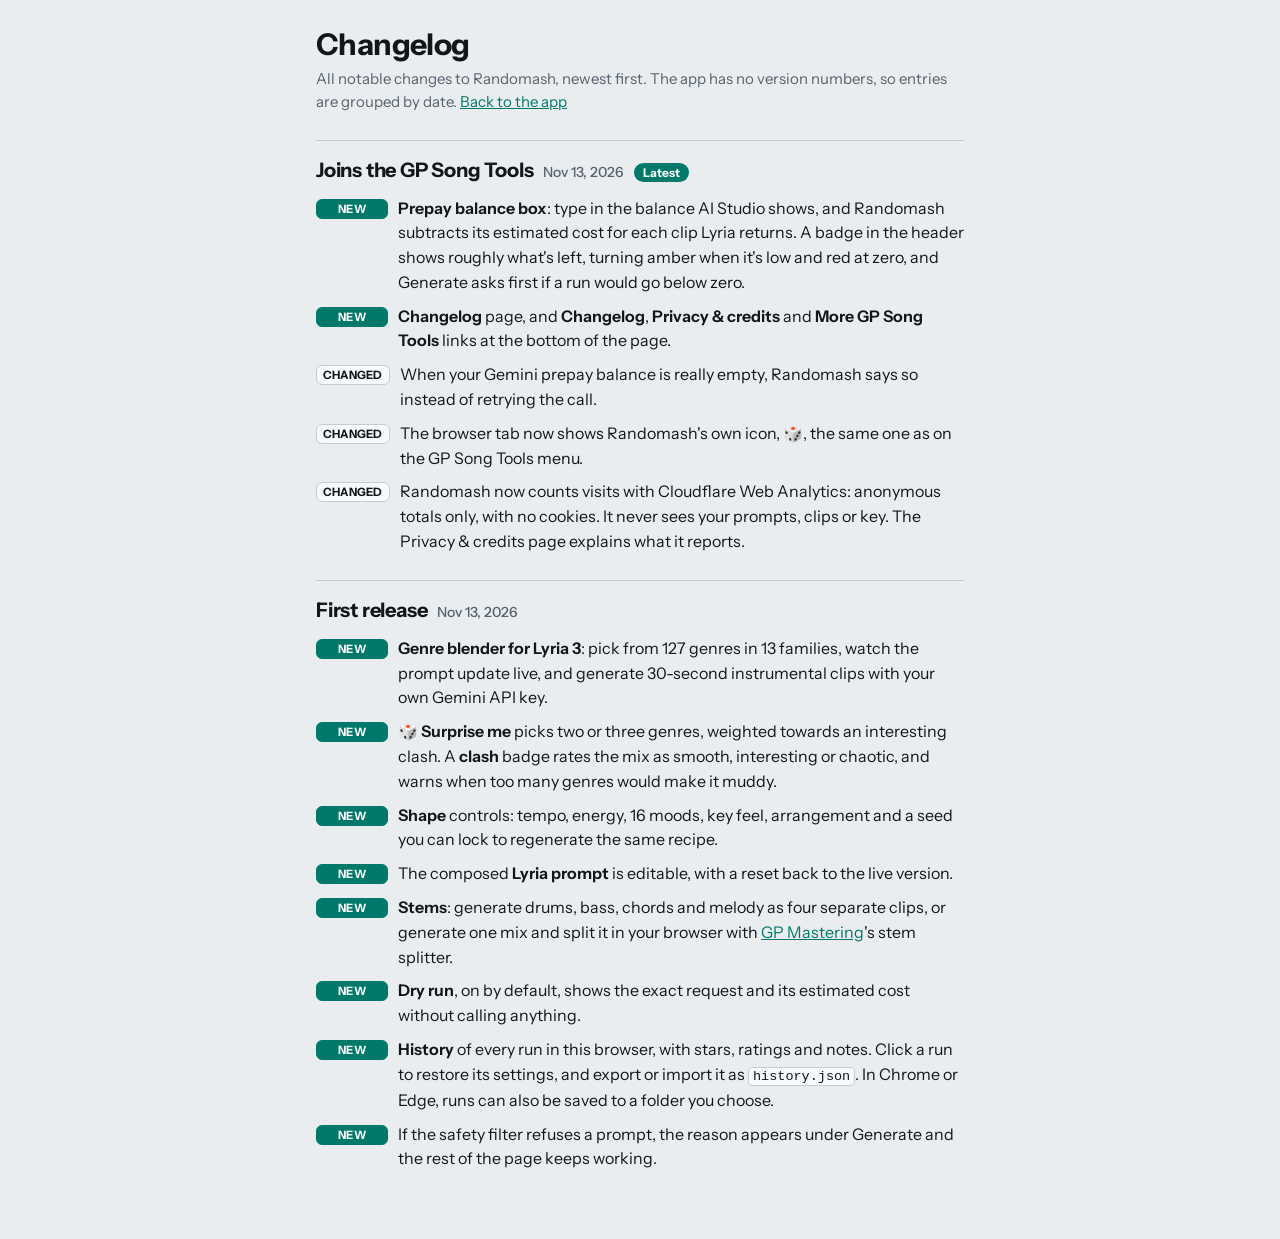
==== changelog.html @ dcbccc15 "Join the GP Song Tools: visit statistics, changelog, footer links, 🎲 icon - Cloudflare Web Analytics" ====
<!doctype html>
<html lang="en">
<head>
<meta charset="utf-8">
<link rel="icon" href="data:image/svg+xml,<svg xmlns='http://www.w3.org/2000/svg' viewBox='0 0 100 100'><text y='.9em' font-size='90'>🎲</text></svg>">
<meta name="viewport" content="width=device-width, initial-scale=1, viewport-fit=cover">
<title>Randomash — Changelog</title>
<meta name="description" content="What changed in Randomash, newest first.">
<link rel="stylesheet" href="https://fonts.googleapis.com/css2?family=Instrument+Sans:wght@400;600;700&display=swap">
<style>
:root{--bg:#e9edf0;--card:#f7f9fa;--ink:#11161b;--mut:#56626d;--ln:#c4ccd3;--ac:#00796b;--acf:#fff;--warn:#b3261e;
--fd:"Instrument Sans",system-ui,-apple-system,"Segoe UI",sans-serif;--fb:"Instrument Sans",system-ui,-apple-system,"Segoe UI",sans-serif;--fm:ui-monospace,SFMono-Regular,Menlo,monospace;
color-scheme:light;padding-top:env(safe-area-inset-top,0px);padding-bottom:env(safe-area-inset-bottom,0px)}
@media (prefers-color-scheme:dark){:root:not([data-theme="light"]){--bg:#0e1317;--card:#161d23;--ink:#e8edf1;--mut:#92a0ab;--ln:#2a343c;--ac:#3ccfbf;--acf:#06201d;--warn:#ff8a80;color-scheme:dark}}
:root[data-theme="dark"]{--bg:#0e1317;--card:#161d23;--ink:#e8edf1;--mut:#92a0ab;--ln:#2a343c;--ac:#3ccfbf;--acf:#06201d;--warn:#ff8a80;color-scheme:dark}
*,*::before,*::after{box-sizing:border-box}
html{scroll-behavior:smooth}
body{margin:0;background:var(--bg);color:var(--ink);font:16px/1.55 var(--fb)}
main{max-width:680px;margin:0 auto;padding:20px 16px 60px}
h1{font:700 30px/1.1 var(--fd);margin:8px 0 6px;letter-spacing:-.02em}
h2{font-family:var(--fd);margin:26px 0 10px;padding-top:14px;border-top:1px solid var(--ln)}
a{color:var(--ac)}
b,strong{font-weight:650}
code{font-family:var(--fm);font-size:13.5px;background:var(--card);border:1px solid var(--ln);border-radius:4px;padding:1px 4px;overflow-wrap:anywhere}
.sub{color:var(--mut);margin:0 0 20px;font-size:15px}
.ver{display:flex;align-items:baseline;gap:4px 10px;flex-wrap:wrap}
.ver .v{font-weight:700;font-size:20px;letter-spacing:-.01em}
.ver time{color:var(--mut);font:500 14px var(--fb)}
.ver .cur{font:700 12px var(--fb);background:var(--ac);color:var(--acf);border-radius:999px;padding:2px 9px}
section>p{margin:0 0 10px}
ul{list-style:none;padding:0;margin:8px 0 0}
li{display:flex;gap:10px;align-items:flex-start;margin:0 0 9px}
li>span:last-child{min-width:0}
li ul{margin:6px 0 0}
li li{display:list-item;list-style:disc;margin:0 0 4px 18px}
.tag{flex:0 0 auto;min-width:72px;text-align:center;font:700 11.5px var(--fb);letter-spacing:.02em;text-transform:uppercase;border-radius:6px;padding:2px 6px;margin-top:3px;border:1px solid var(--ln)}
.tag.new{background:var(--ac);color:var(--acf);border-color:var(--ac)}
.tag.chg{background:var(--card);color:var(--ink)}
.tag.fix{background:var(--card);color:var(--warn);border-color:var(--warn)}
.msg{background:var(--card);border:1px solid var(--ln);border-radius:10px;padding:12px 14px}
@media (max-width:420px){li{flex-direction:column;gap:4px}.tag{min-width:0}}
</style>
</head>
<body>
<main>
<h1>Changelog</h1>
<p class="sub"><span id="intro">What changed in Randomash, newest first.</span> <a href="./">Back to the app</a></p>
<div id="log"><p class="msg">Loading…</p></div>
</main>
<script>
// Renders CHANGELOG.md (the single source of truth) next to this page.
(function () {
  const log = document.getElementById("log");
  const MON = ["Jan","Feb","Mar","Apr","May","Jun","Jul","Aug","Sep","Oct","Nov","Dec"];
  const TAGS = { added: ["new", "New"], changed: ["chg", "Changed"], fixed: ["fix", "Fixed"], removed: ["chg", "Removed"] };
  const esc = s => s.replace(/&/g, "&amp;").replace(/</g, "&lt;").replace(/>/g, "&gt;").replace(/"/g, "&quot;");
  // Inline markdown on already-escaped text: `code`, **bold**, *italic*, [text](url).
  function inline(s) {
    const codes = [];
    s = esc(s).replace(/`([^`]+)`/g, (_, c) => (codes.push(c), "\u0000" + (codes.length - 1) + "\u0000"));
    s = s.replace(/\*\*(.+?)\*\*/g, "<b>$1</b>")
         .replace(/(^|[^*\w])\*([^*\s][^*]*?)\*(?!\w)/g, "$1<i>$2</i>")
         .replace(/\[([^\]]+)\]\(([^)\s]+)\)/g, (m, t, u) =>
           /^(https?:\/\/|\.?\/|#|[\w.-]+(\.\w+)?$)/.test(u) ? `<a href="${u}">${t}</a>` : t)
         .replace(/(^|[\s(])(https?:\/\/[^\s<)]+)/g, '$1<a href="$2">$2</a>');
    return s.replace(/\u0000(\d+)\u0000/g, (_, i) => `<code>${codes[i]}</code>`);
  }
  function niceDate(d) {
    const m = /^(\d{4})-(\d{2})-(\d{2})$/.exec(d);
    return m ? `${MON[+m[2] - 1]} ${+m[3]}, ${m[1]}` : d;
  }
  function render(md) {
    const out = [], intro = [];
    let sec = null, tag = null, item = null, sub = null;
    const close = () => { item = null; sub = null; };
    for (const raw of md.replace(/\r/g, "").split("\n")) {
      const line = raw.trimEnd();
      let m;
      if (/^#\s/.test(line)) continue;
      if ((m = /^##\s+(.*)$/.exec(line))) {
        close(); tag = null;
        const [, date, title] = /^(\d{4}-\d{2}-\d{2})?\s*(?:[—–-]\s*)?(.*)$/.exec(m[1]);
        sec = { date: date || "", title: title || "", body: [] };
        out.push(sec); continue;
      }
      if (!sec) { if (line) intro.push(line); continue; }
      if ((m = /^###\s+(.*)$/.exec(line))) {
        close();
        const k = m[1].trim().toLowerCase();
        tag = TAGS[k] || ["chg", m[1].trim()];
        continue;
      }
      if ((m = /^- (.*)$/.exec(line))) {
        item = { tag, text: m[1], subs: [] }; sub = null;
        sec.body.push(item); continue;
      }
      if (item && (m = /^\s{2,}- (.*)$/.exec(line))) { sub = { text: m[1] }; item.subs.push(sub); continue; }
      if (item && /^\s{2,}\S/.test(line)) { (sub || item).text += " " + line.trim(); continue; }
      if (!line) { close(); continue; }
      sec.body.push({ para: line });
    }
    if (!out.length) throw new Error("No entries found");
    let html = "";
    out.forEach((s, i) => {
      const id = (s.date || "entry") + (out.slice(0, i).some(o => o.date === s.date) ? "-" + i : "");
      html += `<section><h2 id="${esc(id)}"><span class="ver"><span class="v">${inline(s.title || niceDate(s.date))}</span>`;
      if (s.title && s.date) html += `<time datetime="${esc(s.date)}">${esc(niceDate(s.date))}</time>`;
      if (i === 0) html += `<span class="cur">Latest</span>`;
      html += `</span></h2>`;
      let open = false;
      for (const b of s.body) {
        if (b.para) { if (open) { html += "</ul>"; open = false; } html += `<p>${inline(b.para)}</p>`; continue; }
        if (!open) { html += "<ul>"; open = true; }
        const [cls, label] = b.tag || ["chg", "Note"];
        html += `<li><span class="tag ${cls}">${esc(label)}</span><span>${inline(b.text)}`;
        if (b.subs.length) html += "<ul>" + b.subs.map(x => `<li>${inline(x.text)}</li>`).join("") + "</ul>";
        html += "</span></li>";
      }
      if (open) html += "</ul>";
      html += "</section>";
    });
    if (intro.length) document.getElementById("intro").innerHTML = intro.map(inline).join(" ");
    log.innerHTML = html;
    if (location.hash) { const t = document.getElementById(location.hash.slice(1)); if (t) t.scrollIntoView(); }
  }
  fetch("CHANGELOG.md", { cache: "no-cache" })
    .then(r => { if (!r.ok) throw new Error("HTTP " + r.status); return r.text(); })
    .then(render)
    .catch(e => {
      log.innerHTML = '<p class="msg">The changelog couldn’t be loaded ({ERR}). <a href="https://github.com/gp-songtools/gp-randomash/blob/main/CHANGELOG.md">View it on GitHub</a>.</p>'.replace("{ERR}", esc(String(e.message || e)));
    });
})();
</script>
<!-- Cloudflare Web Analytics --><script type='module' src='https://static.cloudflareinsights.com/beacon.min.js' data-cf-beacon='{"token": "2c5b0c69f74b496998f02d0e1f651bd5"}'></script><!-- End Cloudflare Web Analytics -->
</body>
</html>
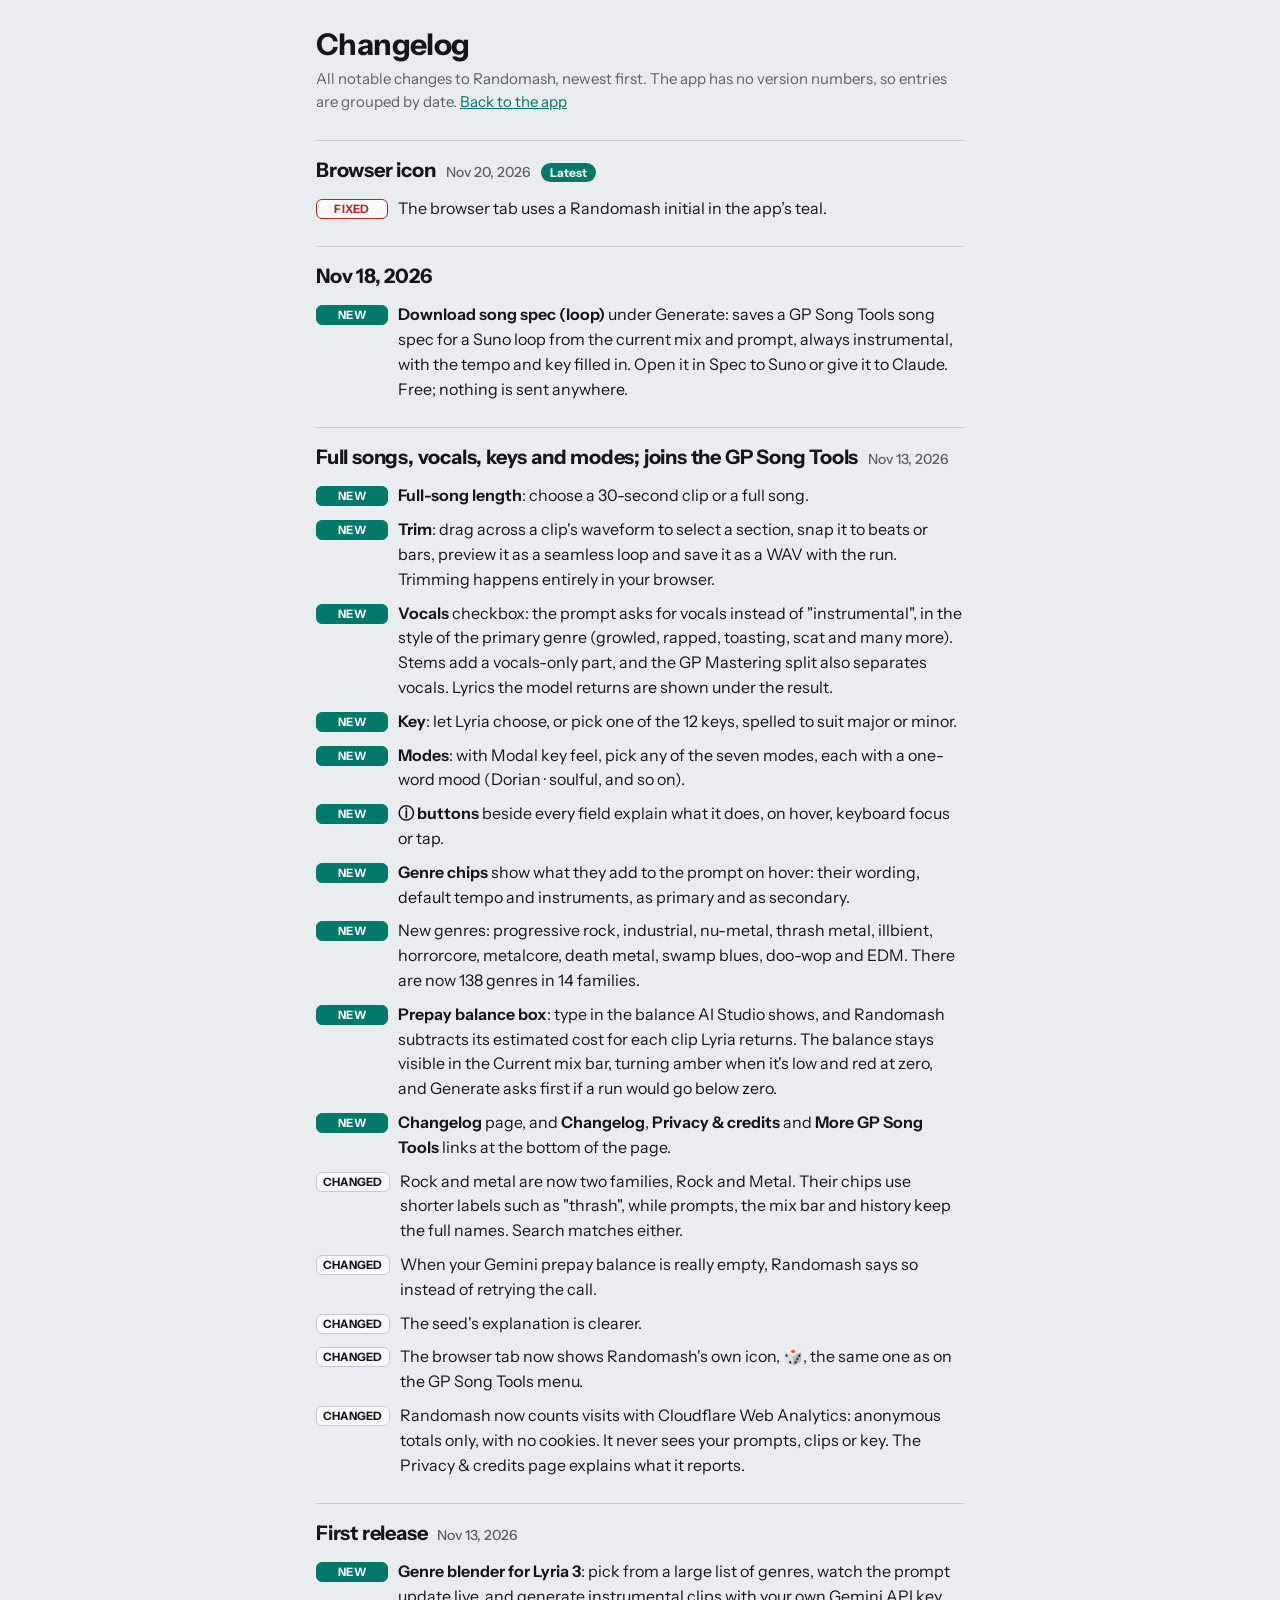
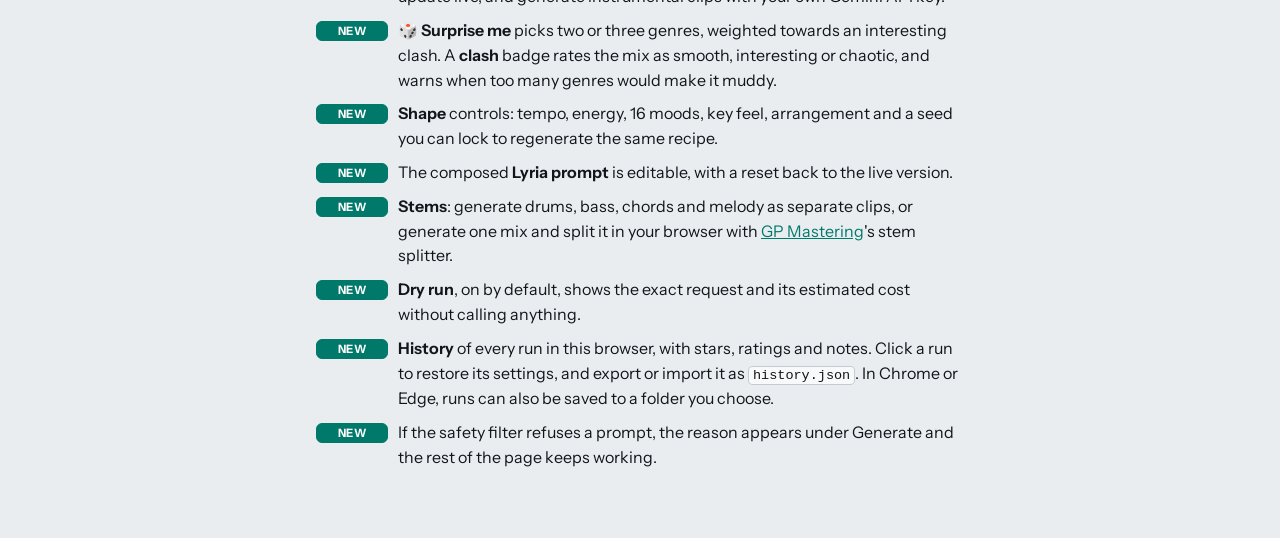
==== commit 1b730dc8: "Match the browser icon to the app branding" ====
--- a/changelog.html
+++ b/changelog.html
@@ -2,7 +2,7 @@
 <html lang="en">
 <head>
 <meta charset="utf-8">
-<link rel="icon" href="data:image/svg+xml,<svg xmlns='http://www.w3.org/2000/svg' viewBox='0 0 100 100'><text y='.9em' font-size='90'>🎲</text></svg>">
+<link rel="icon" href="favicon.svg" type="image/svg+xml">
 <meta name="viewport" content="width=device-width, initial-scale=1, viewport-fit=cover">
 <title>Randomash — Changelog</title>
 <meta name="description" content="What changed in Randomash, newest first.">
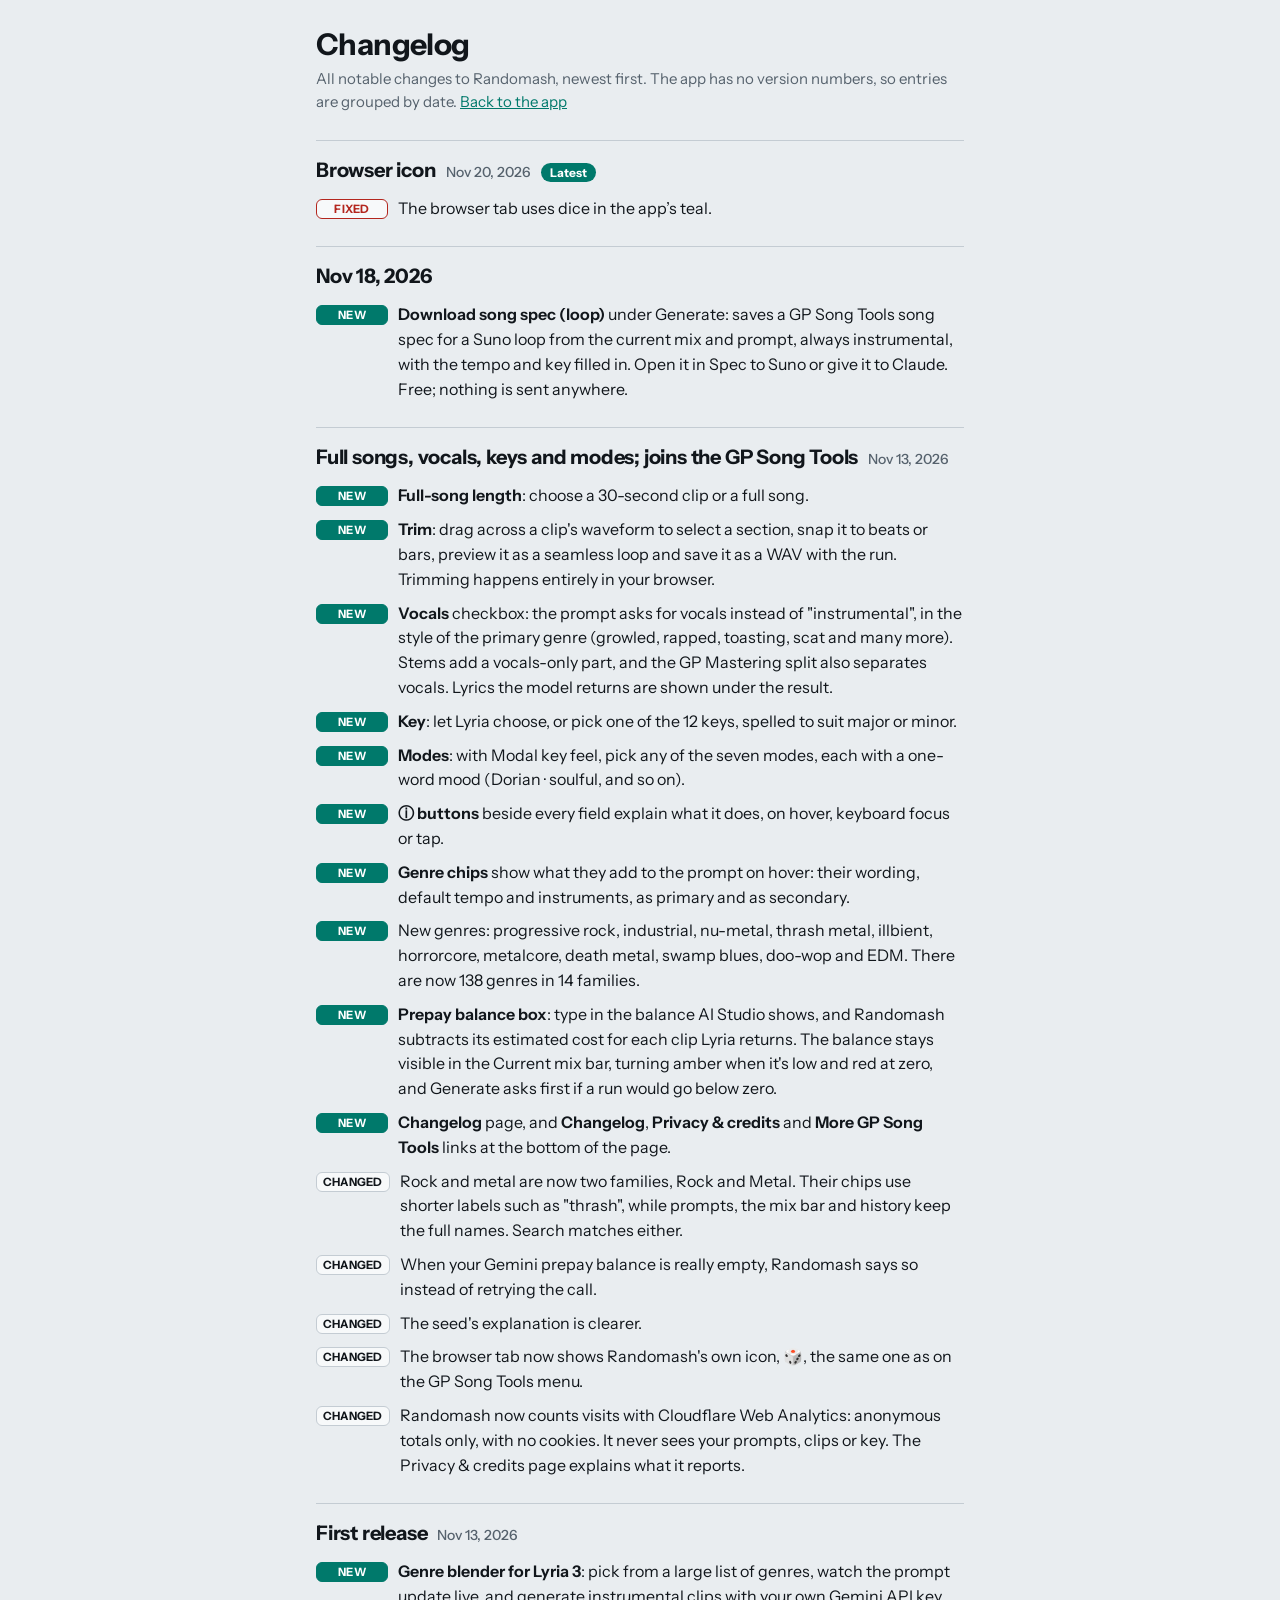
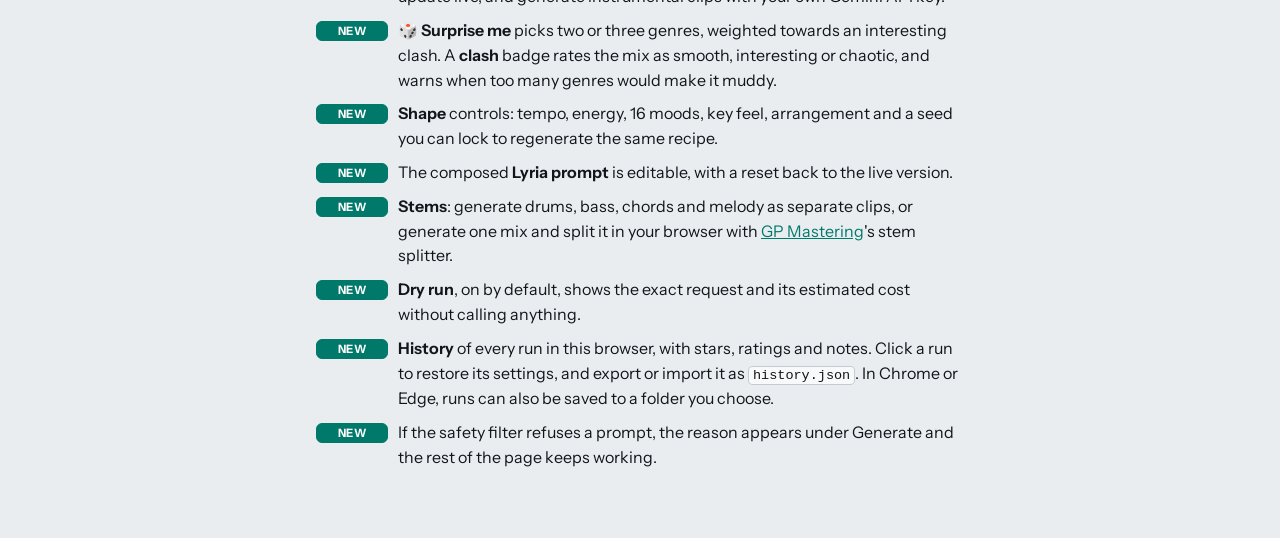
==== commit 3452e474: "Use a pair of dice for the browser icon" ====
--- a/changelog.html
+++ b/changelog.html
@@ -2,7 +2,7 @@
 <html lang="en">
 <head>
 <meta charset="utf-8">
-<link rel="icon" href="favicon.svg" type="image/svg+xml">
+<link rel="icon" href="dice.svg" type="image/svg+xml">
 <meta name="viewport" content="width=device-width, initial-scale=1, viewport-fit=cover">
 <title>Randomash — Changelog</title>
 <meta name="description" content="What changed in Randomash, newest first.">
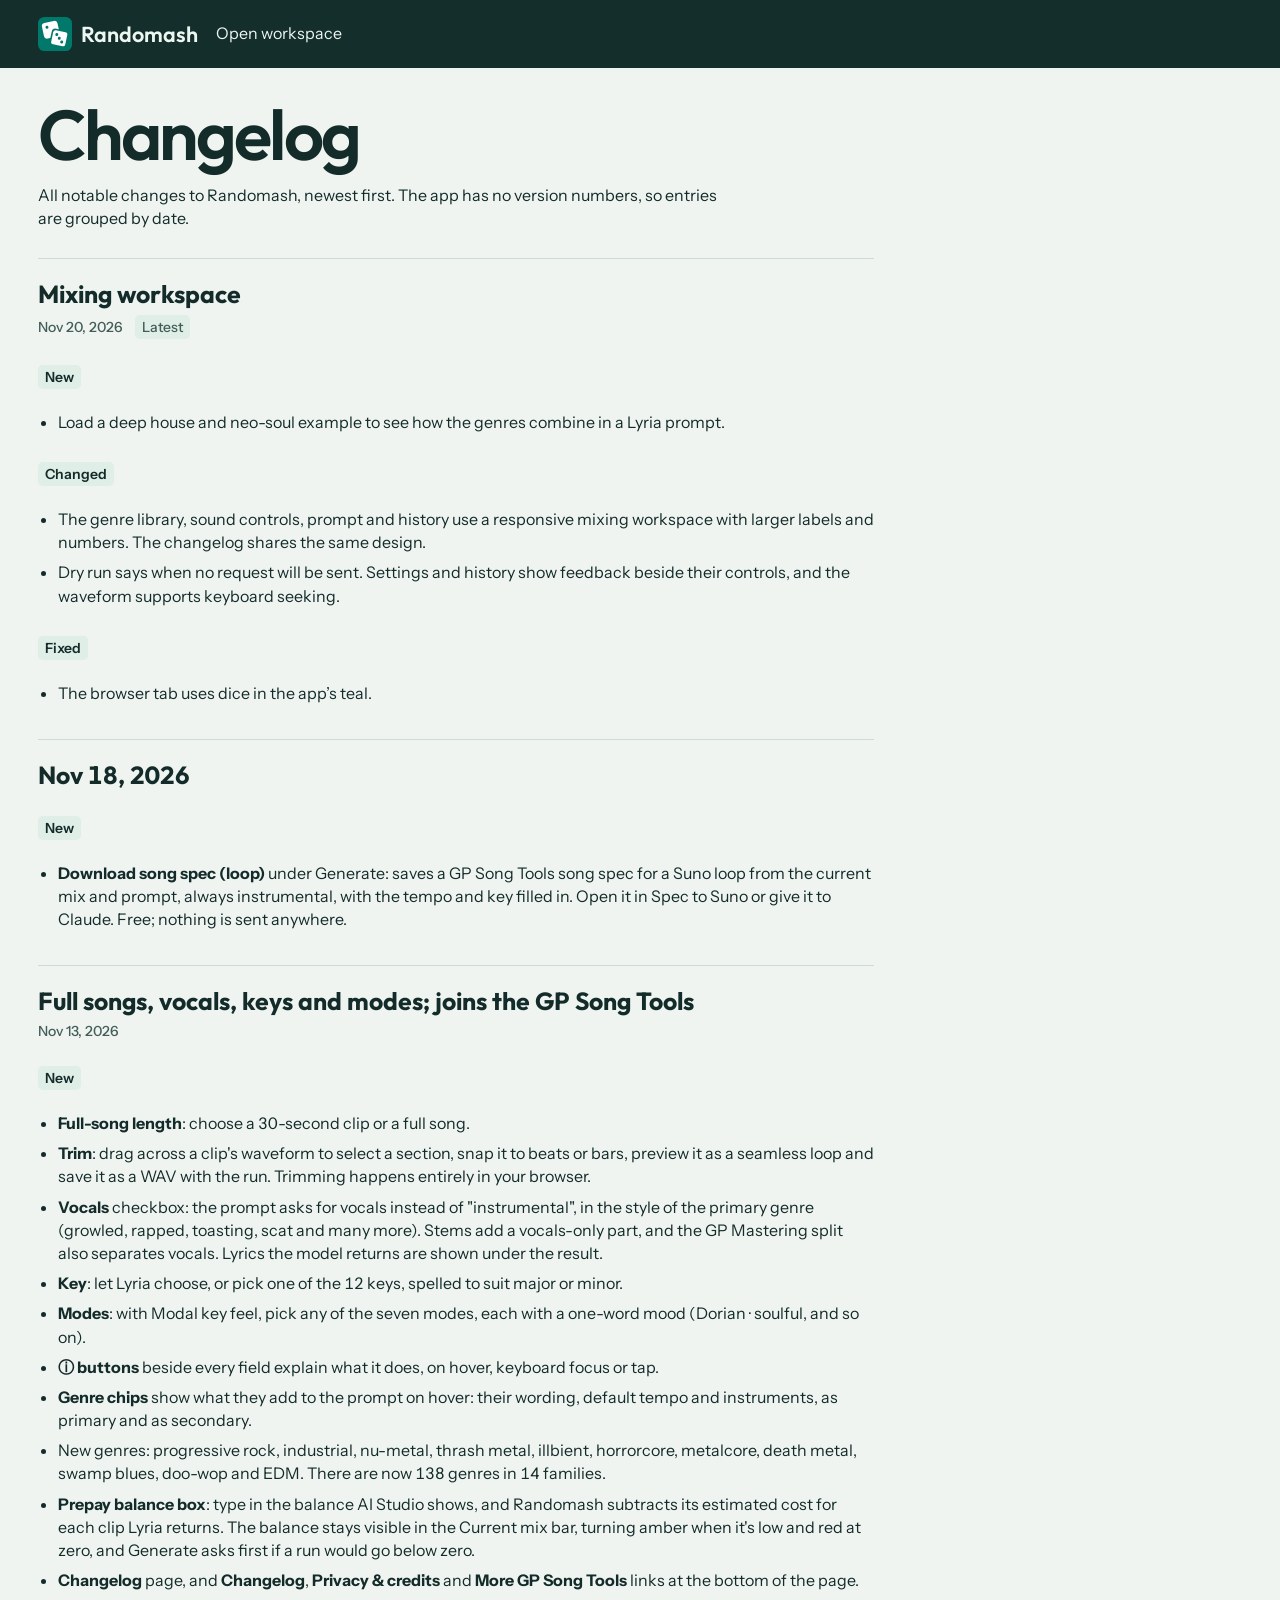
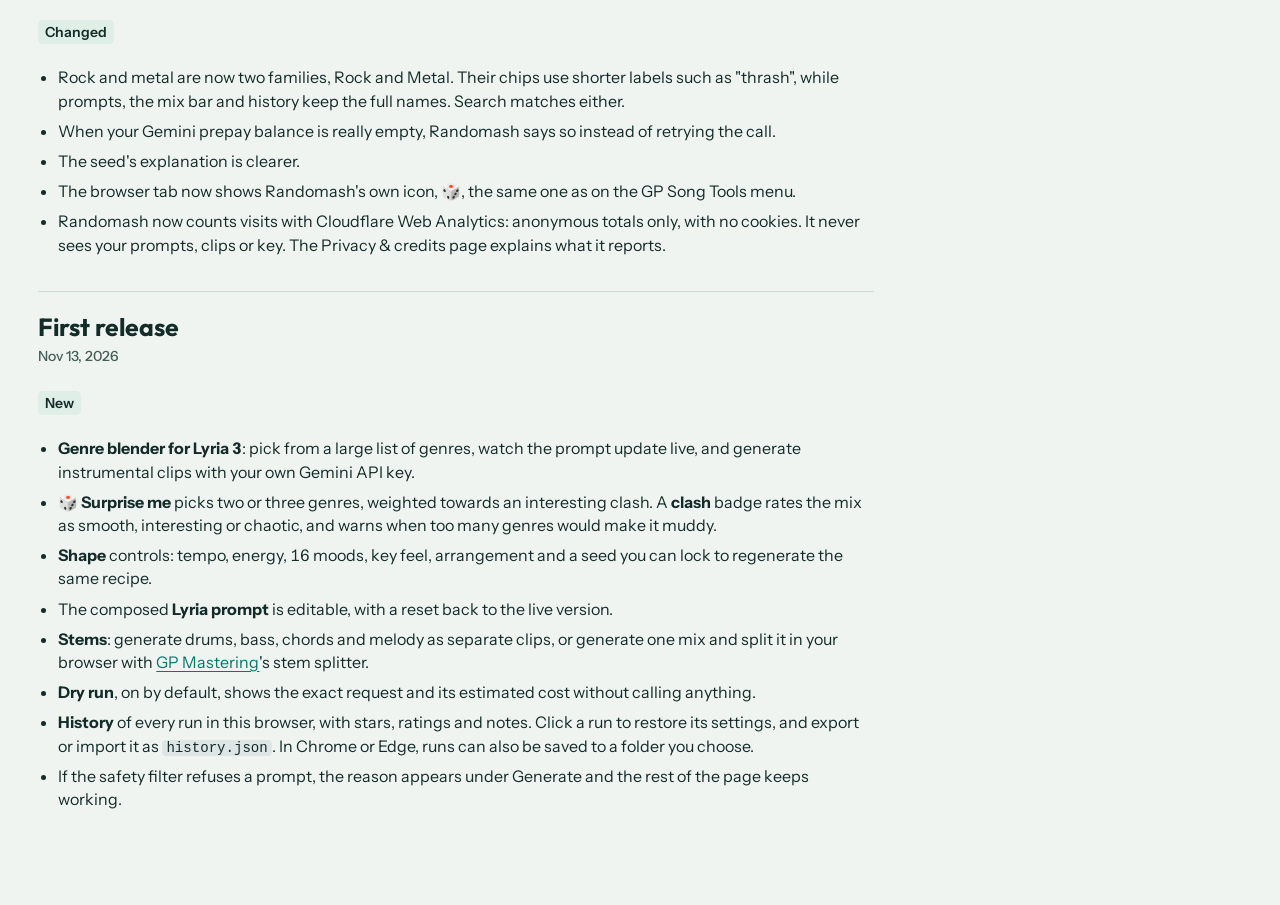
==== commit e9a0e800: "Redesign Randomash as a genre mixing workspace" ====
--- a/changelog.html
+++ b/changelog.html
@@ -6,52 +6,27 @@
 <meta name="viewport" content="width=device-width, initial-scale=1, viewport-fit=cover">
 <title>Randomash — Changelog</title>
 <meta name="description" content="What changed in Randomash, newest first.">
-<link rel="stylesheet" href="https://fonts.googleapis.com/css2?family=Instrument+Sans:wght@400;600;700&display=swap">
-<style>
-:root{--bg:#e9edf0;--card:#f7f9fa;--ink:#11161b;--mut:#56626d;--ln:#c4ccd3;--ac:#00796b;--acf:#fff;--warn:#b3261e;
---fd:"Instrument Sans",system-ui,-apple-system,"Segoe UI",sans-serif;--fb:"Instrument Sans",system-ui,-apple-system,"Segoe UI",sans-serif;--fm:ui-monospace,SFMono-Regular,Menlo,monospace;
-color-scheme:light;padding-top:env(safe-area-inset-top,0px);padding-bottom:env(safe-area-inset-bottom,0px)}
-@media (prefers-color-scheme:dark){:root:not([data-theme="light"]){--bg:#0e1317;--card:#161d23;--ink:#e8edf1;--mut:#92a0ab;--ln:#2a343c;--ac:#3ccfbf;--acf:#06201d;--warn:#ff8a80;color-scheme:dark}}
-:root[data-theme="dark"]{--bg:#0e1317;--card:#161d23;--ink:#e8edf1;--mut:#92a0ab;--ln:#2a343c;--ac:#3ccfbf;--acf:#06201d;--warn:#ff8a80;color-scheme:dark}
-*,*::before,*::after{box-sizing:border-box}
-html{scroll-behavior:smooth}
-body{margin:0;background:var(--bg);color:var(--ink);font:16px/1.55 var(--fb)}
-main{max-width:680px;margin:0 auto;padding:20px 16px 60px}
-h1{font:700 30px/1.1 var(--fd);margin:8px 0 6px;letter-spacing:-.02em}
-h2{font-family:var(--fd);margin:26px 0 10px;padding-top:14px;border-top:1px solid var(--ln)}
-a{color:var(--ac)}
-b,strong{font-weight:650}
-code{font-family:var(--fm);font-size:13.5px;background:var(--card);border:1px solid var(--ln);border-radius:4px;padding:1px 4px;overflow-wrap:anywhere}
-.sub{color:var(--mut);margin:0 0 20px;font-size:15px}
-.ver{display:flex;align-items:baseline;gap:4px 10px;flex-wrap:wrap}
-.ver .v{font-weight:700;font-size:20px;letter-spacing:-.01em}
-.ver time{color:var(--mut);font:500 14px var(--fb)}
-.ver .cur{font:700 12px var(--fb);background:var(--ac);color:var(--acf);border-radius:999px;padding:2px 9px}
-section>p{margin:0 0 10px}
-ul{list-style:none;padding:0;margin:8px 0 0}
-li{display:flex;gap:10px;align-items:flex-start;margin:0 0 9px}
-li>span:last-child{min-width:0}
-li ul{margin:6px 0 0}
-li li{display:list-item;list-style:disc;margin:0 0 4px 18px}
-.tag{flex:0 0 auto;min-width:72px;text-align:center;font:700 11.5px var(--fb);letter-spacing:.02em;text-transform:uppercase;border-radius:6px;padding:2px 6px;margin-top:3px;border:1px solid var(--ln)}
-.tag.new{background:var(--ac);color:var(--acf);border-color:var(--ac)}
-.tag.chg{background:var(--card);color:var(--ink)}
-.tag.fix{background:var(--card);color:var(--warn);border-color:var(--warn)}
-.msg{background:var(--card);border:1px solid var(--ln);border-radius:10px;padding:12px 14px}
-@media (max-width:420px){li{flex-direction:column;gap:4px}.tag{min-width:0}}
-</style>
+<meta name="theme-color" content="#142e2b">
+<link rel="stylesheet" href="styles.css">
 </head>
 <body>
-<main>
+<a class="skip" href="#releases">Skip to releases</a>
+<header class="site-header">
+  <nav class="site-nav shell" aria-label="Site">
+    <a class="brand" href="./"><img src="dice.svg" alt="" width="34" height="34"> Randomash</a>
+    <a href="./">Open workspace</a>
+  </nav>
+</header>
+<main id="releases" class="shell releases" tabindex="-1">
 <h1>Changelog</h1>
-<p class="sub"><span id="intro">What changed in Randomash, newest first.</span> <a href="./">Back to the app</a></p>
-<div id="log"><p class="msg">Loading…</p></div>
+<p class="sub"><span id="intro">What changed in Randomash, newest first.</span></p>
+<div id="log" aria-live="polite"><p class="msg">Loading…</p></div>
 </main>
 <script>
 // Renders CHANGELOG.md (the single source of truth) next to this page.
 (function () {
   const log = document.getElementById("log");
-  const MON = ["Jan","Feb","Mar","Apr","May","Jun","Jul","Aug","Sep","Oct","Nov","Dec"];
+  const dateFormat = new Intl.DateTimeFormat("en-US", { dateStyle: "medium", timeZone: "UTC" });
   const TAGS = { added: ["new", "New"], changed: ["chg", "Changed"], fixed: ["fix", "Fixed"], removed: ["chg", "Removed"] };
   const esc = s => s.replace(/&/g, "&amp;").replace(/</g, "&lt;").replace(/>/g, "&gt;").replace(/"/g, "&quot;");
   // Inline markdown on already-escaped text: `code`, **bold**, *italic*, [text](url).
@@ -67,7 +42,7 @@
   }
   function niceDate(d) {
     const m = /^(\d{4})-(\d{2})-(\d{2})$/.exec(d);
-    return m ? `${MON[+m[2] - 1]} ${+m[3]}, ${m[1]}` : d;
+    return m ? dateFormat.format(new Date(d + "T00:00:00Z")) : d;
   }
   function render(md) {
     const out = [], intro = [];
@@ -107,16 +82,24 @@
       if (s.title && s.date) html += `<time datetime="${esc(s.date)}">${esc(niceDate(s.date))}</time>`;
       if (i === 0) html += `<span class="cur">Latest</span>`;
       html += `</span></h2>`;
-      let open = false;
+      let category = null;
       for (const b of s.body) {
-        if (b.para) { if (open) { html += "</ul>"; open = false; } html += `<p>${inline(b.para)}</p>`; continue; }
-        if (!open) { html += "<ul>"; open = true; }
+        if (b.para) {
+          if (category) { html += "</ul>"; category = null; }
+          html += `<p>${inline(b.para)}</p>`;
+          continue;
+        }
         const [cls, label] = b.tag || ["chg", "Note"];
-        html += `<li><span class="tag ${cls}">${esc(label)}</span><span>${inline(b.text)}`;
+        if (category !== label) {
+          if (category) html += "</ul>";
+          html += `<h3 class="tag ${cls}">${esc(label)}</h3><ul>`;
+          category = label;
+        }
+        html += `<li>${inline(b.text)}`;
         if (b.subs.length) html += "<ul>" + b.subs.map(x => `<li>${inline(x.text)}</li>`).join("") + "</ul>";
-        html += "</span></li>";
+        html += "</li>";
       }
-      if (open) html += "</ul>";
+      if (category) html += "</ul>";
       html += "</section>";
     });
     if (intro.length) document.getElementById("intro").innerHTML = intro.map(inline).join(" ");
--- a/styles.css
+++ b/styles.css
@@ -0,0 +1,348 @@
+/* Randomash. Palette and type follow GP Mastering so the GP Song Tools feel like one suite. */
+:root{--bg:#e9edf0;--card:#f7f9fa;--ink:#11161b;--mut:#56626d;--ln:#c4ccd3;--ac:#00796b;--acf:#fff;--warn:#b3261e;
+  --chip:#e2e8ec;--chipOn:#00796b;--chipOnInk:#fff;--soft:#dde6e4;--wave:#9fb3b0;--waveOn:#00796b;--amber:#8a5a00;--amberBg:#fff3d6;
+  --r:12px;color-scheme:light}
+@media(prefers-color-scheme:dark){:root:not([data-theme="light"]){--bg:#0e1317;--card:#161d23;--ink:#e8edf1;--mut:#92a0ab;--ln:#2a343c;--ac:#3ccfbf;--acf:#06201d;--warn:#ff8a80;
+  --chip:#1f2830;--chipOn:#3ccfbf;--chipOnInk:#06201d;--soft:#1b2a2a;--wave:#3b4d52;--waveOn:#3ccfbf;--amber:#ffcf70;--amberBg:#2e2512;color-scheme:dark}}
+:root[data-theme="dark"]{--bg:#0e1317;--card:#161d23;--ink:#e8edf1;--mut:#92a0ab;--ln:#2a343c;--ac:#3ccfbf;--acf:#06201d;--warn:#ff8a80;
+  --chip:#1f2830;--chipOn:#3ccfbf;--chipOnInk:#06201d;--soft:#1b2a2a;--wave:#3b4d52;--waveOn:#3ccfbf;--amber:#ffcf70;--amberBg:#2e2512;color-scheme:dark}
+*,*::before,*::after{box-sizing:border-box}
+[hidden]{display:none!important}
+html,body{margin:0;background:var(--bg);color:var(--ink);font:16px/1.45 "Instrument Sans",system-ui,-apple-system,"Segoe UI",sans-serif}
+h1,h2{margin:0;line-height:1.2}
+h1{font-size:1.35rem}
+h2{font-size:1.02rem}
+code{font-size:.88em;background:var(--soft);padding:0 4px;border-radius:4px;overflow-wrap:anywhere}
+button,input,select,textarea{font:inherit;color:inherit}
+button{cursor:pointer;border:1px solid var(--ac);background:var(--ac);color:var(--acf);border-radius:999px;padding:7px 14px;font-weight:600}
+button.ghost,.ghost{background:transparent;color:var(--ink);border:1px solid var(--ln);border-radius:999px;padding:6px 12px;font-weight:600;cursor:pointer;display:inline-flex;align-items:center}
+button.ghost:hover,.ghost:hover{border-color:var(--ac)}
+button.link{background:none;border:0;color:var(--ac);padding:0;font-weight:600;text-decoration:underline}
+button.small,.small{font-size:.85rem;padding:4px 10px}
+button:disabled{opacity:.5;cursor:not-allowed}
+button:focus-visible,input:focus-visible,select:focus-visible,textarea:focus-visible,summary:focus-visible,.chip:focus-visible{outline:2px solid var(--ac);outline-offset:2px}
+input[type=text],input[type=password],input[type=number],input[type=search],select,textarea{background:var(--card);border:1px solid var(--ln);border-radius:8px;padding:8px 10px;width:100%;min-width:0}
+textarea{resize:vertical;line-height:1.5}
+input[type=range]{width:100%;accent-color:var(--ac)}
+input[type=checkbox]{accent-color:var(--ac);width:18px;height:18px;margin:2px 0 0;flex:none}
+.row{display:flex;gap:8px;align-items:center;flex-wrap:wrap}
+.spacer{flex:1}
+.hint{color:var(--mut);font-size:.85rem;margin:6px 0 0}
+.lbl{font-weight:600;font-size:.92rem;display:block;margin-bottom:4px}
+.lbl output{font-weight:700;color:var(--ac)}
+.badge{font-size:.75rem;border:1px solid var(--ln);border-radius:999px;padding:1px 8px;color:var(--mut)}
+.badge.edited{border-color:var(--amber);color:var(--amber)}
+.chk{display:flex;gap:8px;align-items:flex-start;margin-top:8px;cursor:pointer}
+.chk small{display:block;color:var(--mut);font-size:.82rem}
+.chk.sub{margin-left:26px}
+.chk.tiny{margin:0;font-size:.85rem}
+/* info buttons and the shared tooltip */
+button.info{display:inline-grid;place-items:center;width:18px;height:18px;padding:0;margin:0 0 0 4px;border-radius:50%;
+  border:1px solid var(--mut);background:transparent;color:var(--mut);font:italic 700 11px/1 Georgia,serif;vertical-align:middle;flex:none;cursor:help}
+button.info:hover,button.info[aria-describedby]{border-color:var(--ac);color:var(--acf);background:var(--ac)}
+#tip{position:fixed;z-index:50;max-width:min(320px,calc(100vw - 16px));background:var(--ink);color:var(--bg);border-radius:10px;
+  padding:10px 12px;font-size:.86rem;line-height:1.45;box-shadow:0 8px 24px rgba(0,0,0,.25);pointer-events:none}
+#tip b{display:block;margin-bottom:2px}
+#tip.wide{max-width:min(380px,calc(100vw - 16px))}
+.warn{color:var(--amber);background:var(--amberBg);border-radius:8px;padding:6px 10px;margin:8px 0 0;font-size:.9rem}
+
+/* header */
+.bal{background:transparent;color:var(--ink);border:1px solid var(--ln);font-size:.88rem;padding:4px 12px;font-variant-numeric:tabular-nums}
+.balwrap{display:inline-flex;align-items:center}
+.bal.unset{color:var(--mut);border-style:dashed}
+.bal.low{border-color:var(--amber);color:var(--amber);background:var(--amberBg)}
+.bal.out{border-color:var(--warn);color:var(--warn)}
+.dollar{font-weight:600;color:var(--mut)}
+.switch{display:inline-flex;align-items:center;gap:8px;cursor:pointer;font-weight:600;font-size:.92rem}
+.switch input{position:absolute;opacity:0;width:1px;height:1px}
+.switch .track{width:38px;height:22px;border-radius:999px;background:var(--ln);position:relative;transition:background .15s}
+.switch .track::after{content:"";position:absolute;top:3px;left:3px;width:16px;height:16px;border-radius:50%;background:var(--card);transition:transform .15s}
+.switch input:checked+.track{background:var(--amber)}
+.switch input:checked+.track::after{transform:translateX(16px)}
+.switch input:focus-visible+.track{outline:2px solid var(--ac);outline-offset:2px}
+body.dry .btn-go::after{content:" (dry run)";font-weight:400}
+
+/* layout */
+.card{background:var(--card);border:1px solid var(--ln);border-radius:var(--r)}
+.setgrid{display:grid;gap:18px;grid-template-columns:minmax(0,1fr)}
+@media(min-width:760px){.setgrid{grid-template-columns:repeat(2,minmax(0,1fr))}}
+
+/* mix bar */
+.mixhead{display:flex;gap:8px;align-items:center;flex-wrap:wrap}
+.mixchips{display:flex;flex-wrap:wrap;gap:6px;margin-top:10px;min-height:34px;align-items:center}
+.mixchips .empty{color:var(--mut);font-size:.9rem}
+.mchip{display:inline-flex;align-items:center;gap:6px;border-radius:999px;padding:4px 6px 4px 12px;background:var(--soft);border:1px solid var(--ln);font-size:.92rem}
+.mchip.primary{background:var(--chipOn);color:var(--chipOnInk);border-color:var(--chipOn)}
+.mchip .role{font-size:.7rem;text-transform:uppercase;letter-spacing:.04em;opacity:.8}
+.mchip button{background:transparent;border:0;color:inherit;padding:0 6px;font-size:1rem;line-height:1;border-radius:999px}
+.mchip button:hover{background:rgba(127,127,127,.2)}
+.clash{font-size:.82rem;border-radius:999px;padding:2px 10px;border:1px solid var(--ln);color:var(--mut)}
+.clash.mid{border-color:var(--ac);color:var(--ac)}
+.clash.hi{border-color:var(--warn);color:var(--warn)}
+
+/* picker */
+.pickhead{display:flex;gap:8px;margin-bottom:6px}
+details.fam{border-top:1px solid var(--ln);padding:6px 0}
+details.fam summary{cursor:pointer;font-weight:600;padding:4px 0;list-style:none;display:flex;gap:8px;align-items:center}
+details.fam summary::-webkit-details-marker{display:none}
+details.fam summary::before{content:"▸";color:var(--mut);transition:transform .15s;display:inline-block}
+details.fam[open] summary::before{transform:rotate(90deg)}
+details.fam summary .n{font-weight:400;color:var(--mut);font-size:.85rem}
+details.fam summary .sel{font-size:.75rem;background:var(--chipOn);color:var(--chipOnInk);border-radius:999px;padding:0 7px}
+.chips{display:flex;flex-wrap:wrap;gap:6px;padding:6px 0 4px}
+.chip{border:1px solid transparent;background:var(--chip);color:var(--ink);border-radius:999px;padding:5px 12px;font-weight:500;font-size:.92rem;display:inline-flex;gap:6px;align-items:center}
+.chip:hover{border-color:var(--ac)}
+.chip[aria-pressed="true"]{background:var(--chipOn);color:var(--chipOnInk)}
+.chip .ord{font-size:.72rem;font-weight:700;background:rgba(0,0,0,.18);border-radius:999px;padding:0 6px}
+.chip.hidden,details.fam.hidden{display:none}
+
+/* controls */
+.controls{display:grid;gap:16px;grid-template-columns:minmax(0,1fr)}
+@media(min-width:700px){.controls{grid-template-columns:1fr 1fr}}
+@media(min-width:1280px){.controls{grid-template-columns:1fr 1fr 1fr}}
+.ctl .row input[type=number]{flex:1}
+.seg{display:flex;flex-wrap:wrap;border:1px solid var(--ln);border-radius:999px;overflow:hidden;width:fit-content;max-width:100%}
+.seg label{cursor:pointer}
+.seg input{position:absolute;opacity:0;width:1px;height:1px}
+.seg span{display:block;padding:6px 12px;font-size:.9rem}
+.seg input:checked+span{background:var(--ac);color:var(--acf);font-weight:600}
+.seg input:focus-visible+span{outline:2px solid var(--ac);outline-offset:-2px}
+
+/* prompt + generate */
+.prompt textarea{margin-top:4px;font-size:1rem}
+.genrow{margin-top:10px;border-top:1px solid var(--ln);padding-top:6px}
+.go{display:flex;gap:12px;align-items:center;flex-wrap:wrap;margin-top:14px}
+.btn-go{font-size:1.05rem;padding:10px 26px}
+.cost{color:var(--mut);font-size:.9rem}
+.status{margin-top:10px;min-height:1.4em;font-size:.92rem;display:flex;gap:8px;align-items:center}
+.status .spin{width:16px;height:16px;border:2px solid var(--ln);border-top-color:var(--ac);border-radius:50%;animation:spin .8s linear infinite;flex:none}
+@keyframes spin{to{transform:rotate(360deg)}}
+@media(prefers-reduced-motion:reduce){.status .spin{animation-duration:2.4s}}
+.refusal{margin-top:10px;border:1px solid var(--warn);color:var(--warn);border-radius:8px;padding:10px 12px;font-size:.92rem;white-space:pre-wrap}
+.refusal b{display:block;margin-bottom:2px}
+
+/* results + players */
+.clips{display:flex;flex-direction:column;gap:10px;margin-top:10px}
+.player{border:1px solid var(--ln);border-radius:10px;padding:8px 10px;display:grid;grid-template-columns:auto 1fr auto;gap:4px 10px;align-items:center}
+.player .ttl{grid-column:1/-1;display:flex;gap:8px;align-items:baseline;flex-wrap:wrap;font-weight:600;font-size:.92rem}
+.player .ttl small{color:var(--mut);font-weight:400}
+.player .pp{width:36px;height:36px;padding:0;border-radius:50%;font-size:.9rem;display:grid;place-items:center}
+.player canvas{width:100%;height:46px;cursor:pointer;display:block;min-width:0}
+.player .tm{font-variant-numeric:tabular-nums;color:var(--mut);font-size:.82rem;text-align:right;min-width:72px}
+.player .dl{grid-column:1/-1;font-size:.85rem;display:flex;gap:12px;flex-wrap:wrap}
+.player .dl a{color:var(--ac);font-weight:600}
+.player .dl .link{font-size:.85rem}
+.trim{grid-column:1/-1;border-top:1px solid var(--ln);padding-top:8px;margin-top:4px;display:flex;flex-direction:column;gap:8px;font-size:.88rem}
+.trim label{display:inline-flex;gap:6px;align-items:center}
+.trim input[type=number]{width:90px;padding:4px 6px}
+.trim select{width:auto;padding:4px 6px}
+.trim .len{font-variant-numeric:tabular-nums;font-weight:600}
+.trim .hint{margin:0}
+.reqbox{background:var(--soft);border-radius:8px;padding:10px;font:12.5px/1.45 ui-monospace,SFMono-Regular,Menlo,monospace;white-space:pre-wrap;overflow-wrap:anywhere;margin:8px 0 0}
+details.modeltext div{white-space:pre-wrap;margin-top:6px}
+details.modeltext summary{cursor:pointer;font-style:normal;font-weight:600}
+.modeltext{color:var(--mut);font-size:.88rem;font-style:italic;margin:6px 0 0}
+
+/* history */
+.histhead{margin-bottom:8px}
+.hist{list-style:none;margin:10px 0 0;padding:0;display:flex;flex-direction:column;gap:8px}
+.hrun{border:1px solid var(--ln);border-radius:10px;padding:8px 10px}
+.hrun.cur{border-color:var(--ac)}
+.hrun .h1{display:flex;gap:6px;align-items:flex-start}
+.hrun .star{background:none;border:0;color:var(--mut);font-size:1.15rem;padding:0 2px;line-height:1.2}
+.hrun .star.on{color:#d49b00}
+.hrun .main{flex:1;min-width:0;text-align:left;background:none;border:0;color:inherit;padding:0;font-weight:400;border-radius:6px}
+.hrun .main:hover .gn{text-decoration:underline}
+.hrun .gn{font-weight:600;display:block;overflow-wrap:anywhere}
+.hrun .meta{color:var(--mut);font-size:.8rem;display:block}
+.rate{display:inline-flex;gap:0}
+.rate button{background:none;border:0;color:var(--ln);padding:0 1px;font-size:1rem;line-height:1}
+.rate button.on{color:#d49b00}
+.hrun details{margin-top:6px}
+.hrun details summary{cursor:pointer;color:var(--mut);font-size:.85rem}
+.hrun textarea{margin-top:6px;font-size:.88rem}
+.hrun .ptxt{font-size:.82rem;color:var(--mut);margin:6px 0}
+.hrun .acts{display:flex;gap:8px;margin-top:6px;flex-wrap:wrap}
+.filebtn{position:relative}
+.foot{max-width:1440px;margin:0 auto;padding:0 16px 28px;display:flex;flex-wrap:wrap;gap:4px 16px;font-size:.85rem;color:var(--mut)}
+.foot a{color:inherit}
+.foot a:hover{color:var(--ac)}
+
+@font-face {
+  font-family: Outfit;
+  src: url('fonts/outfit.woff2') format('woff2');
+  font-weight: 400 700;
+  font-display: swap;
+}
+@font-face {
+  font-family: "Instrument Sans";
+  src: url('fonts/instrument-sans.woff2') format('woff2');
+  font-weight: 400 700;
+  font-display: swap;
+}
+
+:root {
+  --bg: #eff4f1;
+  --card: #fff;
+  --ink: #132b29;
+  --mut: #435e59;
+  --ln: #ccdcd5;
+  --ac: #00796b;
+  --nav: #142e2b;
+  --nav-text: #edf7f2;
+  --nav-line: #4c6860;
+  --edge: #78968b;
+  --recipe: #dfeee6;
+  --record: #244841;
+  --record-groove: #466b60;
+  --record-label: #e4bd6c;
+  --display: Outfit, system-ui, sans-serif;
+}
+@media (prefers-color-scheme: dark) {
+  :root:not([data-theme="light"]) {
+    --bg: #0e1717;
+    --card: #162322;
+    --ink: #eef7f4;
+    --mut: #b9cbc5;
+    --ln: #344c45;
+    --ac: #62dccc;
+    --edge: #6d9488;
+    --recipe: #213b34;
+  }
+}
+:root[data-theme="dark"] {
+  --bg: #0e1717;
+  --card: #162322;
+  --ink: #eef7f4;
+  --mut: #b9cbc5;
+  --ln: #344c45;
+  --ac: #62dccc;
+  --edge: #6d9488;
+  --recipe: #213b34;
+}
+html, body { font-variant-numeric: tabular-nums; }
+h1, h2, h3 { font-family: var(--display); }
+:focus-visible { outline: 2px solid var(--ac); outline-offset: 3px; }
+::selection { background: var(--soft); color: var(--ink); }
+.sr-only, .filebtn input {
+  position: absolute;
+  width: 1px;
+  height: 1px;
+  overflow: hidden;
+  clip-path: inset(50%);
+}
+.filebtn:focus-within { outline: 2px solid var(--ac); outline-offset: 3px; }
+.skip { position: absolute; z-index: 20; top: 8px; left: 8px; background: var(--card); color: var(--ink); padding: 10px 14px; transform: translateY(calc(-100% - 12px)); }
+.skip:focus { transform: none; }
+.shell { width: min(100%, 1330px); margin-inline: auto; padding-inline: clamp(16px, 3vw, 40px); }
+.site-header { background: var(--nav); color: var(--nav-text); }
+.site-nav { display: flex; flex-wrap: wrap; min-height: 68px; align-items: center; gap: 4px 18px; padding-block: 8px; }
+.site-nav > a { color: inherit; text-decoration: none; min-height: 44px; display: inline-flex; align-items: center; }
+.site-nav > a:hover { text-decoration: underline; text-underline-offset: .2em; }
+.site-nav .brand { display: inline-flex; align-items: center; gap: 9px; font: 600 1.35rem var(--display); }
+.site-nav .ghost, .site-nav .info { color: var(--nav-text); border-color: var(--nav-line); }
+.site-nav :focus-visible { outline-color: var(--nav-text); }
+.site-nav .track { background: var(--nav-line); }
+.site-nav .topctl { gap: 8px; }
+.site-nav button.ghost { min-height: 44px; }
+.settings { width: min(calc(100% - 32px), 1250px); margin: 14px auto 0; }
+.setgrid > div { min-width: 0; }
+.workspace { display: block; padding-block: clamp(24px, 4vw, 48px) 30px; }
+.intro { display: grid; align-items: center; gap: 20px; margin-bottom: clamp(22px, 3vw, 36px); }
+.intro h1, .releases h1 { font-size: clamp(2.65rem, 5.5vw, 4.9rem); font-weight: 600; line-height: .99; letter-spacing: -.04em; text-wrap: balance; }
+.intro > div:first-child p { max-width: 48ch; margin: 13px 0 0; color: var(--mut); font-size: clamp(1rem, 1.5vw, 1.17rem); text-wrap: pretty; }
+.example { position: relative; isolation: isolate; overflow: hidden; background: var(--recipe); border: 1px solid var(--ln); border-radius: 12px; padding: clamp(16px, 2vw, 24px); }
+.example-copy { max-width: 68%; }
+.example p { margin: 0 0 6px; color: var(--mut); font-size: .9375rem; }
+.example h2 { font-size: clamp(1.45rem, 2.6vw, 2.35rem); line-height: 1.04; margin-bottom: 7px; }
+.example button { margin-top: 8px; }
+.record { position: absolute; z-index: -1; width: clamp(150px, 17vw, 225px); aspect-ratio: 1; right: clamp(-58px, -3vw, -26px); top: 50%; transform: translateY(-50%); border-radius: 50%; background: radial-gradient(circle, var(--record) 0 4%, var(--record-label) 4.5% 25%, var(--record) 25.5% 37%, var(--record-groove) 37.5% 38.5%, var(--record) 39% 52%, var(--record-groove) 52.5% 53.5%, var(--record) 54% 69%, var(--record-groove) 69.5% 70%, var(--record) 71%); }
+.desk, .lane { display: grid; gap: 14px; min-width: 0; align-items: start; }
+.card { padding: clamp(14px, 1.8vw, 22px); min-width: 0; overflow-wrap: anywhere; }
+.section-title, .mixhead h2, .histhead h2, #resultTitle { font-size: 1.4rem; font-weight: 600; }
+.section-title { margin: 0 0 10px; }
+.controls > h2 { grid-column: 1 / -1; margin-bottom: 0; }
+.mixhead h2 { flex: 1 0 100%; }
+.mix-actions { display: flex; flex-wrap: wrap; gap: 6px; align-items: center; flex: 1 0 100%; }
+.mix-actions .balwrap { margin-left: auto; }
+.mix-action { display: inline-flex; gap: 4px; align-items: center; }
+.site-nav .switch small { display: none; font-size: .875rem; color: var(--nav-text); font-weight: 400; }
+.site-nav .switch input:checked ~ span small { display: inline; margin-left: 4px; }
+.site-nav .switch input:checked ~ span small::before { content: "· "; }
+.pickhead { align-items: center; flex-wrap: wrap; }
+.pickhead input { flex: 1 1 12rem; min-height: 44px; }
+.pickhead button { white-space: nowrap; }
+.fam summary { min-height: 37px; }
+.fam summary .sel { font-size: .875rem; }
+.example h2, .mixhead h2 { text-wrap: balance; }
+.jump { display: inline-flex; align-items: center; min-height: 36px; color: var(--ac); margin-top: 4px; text-underline-offset: .2em; }
+#prompt-section, #mix-title { scroll-margin-top: 12px; }
+.lbl output { font-size: 1.22rem; }
+.hint, .cost, .clash, .hrun .meta, .hrun .ptxt, .player .tm, .player .dl, .reqbox { font-size: .875rem; }
+.mchip .role, .chip .ord { font-size: .875rem; text-transform: none; letter-spacing: 0; }
+button:not(.info, .link, .pp, .star, .main, .rate button), .filebtn { min-height: 40px; }
+button, button.ghost { border-radius: 8px; }
+button:not(:disabled):hover { filter: brightness(.94); }
+button.link, .foot a, #log a { text-underline-offset: .2em; }
+input[type=text],input[type=password],input[type=number],input[type=search],select,textarea { font-size: 1rem; border-color: var(--edge); }
+input::placeholder, textarea::placeholder { color: var(--mut); opacity: 1; }
+textarea { resize: vertical; }
+.genrow { margin-top: 16px; padding-top: 12px; }
+.go .btn-go { min-height: 46px; }
+.status:empty { display: none; }
+.foot { padding-bottom: 28px; font-size: .875rem; }
+.foot a { display: inline-flex; align-items: center; min-height: 44px; }
+.releases { display: block; padding-block: 32px 60px; }
+.releases .sub { margin-top: 14px; max-width: 64ch; font-size: 1rem; }
+#log { max-width: 76ch; margin-top: 28px; overflow-wrap: anywhere; }
+#log section { padding: 20px 0; border-top: 1px solid var(--ln); }
+#log h2 { margin-bottom: 12px; font-size: 1.55rem; scroll-margin-top: 12px; }
+.ver { display: flex; flex-wrap: wrap; align-items: baseline; gap: 6px 12px; }
+.ver .v { flex-basis: 100%; }
+.ver time, .ver .cur { color: var(--mut); font: 500 .875rem "Instrument Sans", sans-serif; }
+.ver .cur { background: var(--recipe); border-radius: 5px; padding: 3px 7px; }
+#log ul { margin: 8px 0 14px; padding-left: 20px; }
+#log li { margin-bottom: 7px; }
+#log .tag { display: inline-block; background: var(--recipe); padding: 3px 7px; border-radius: 5px; color: var(--ink); font: 600 .875rem "Instrument Sans", sans-serif; }
+
+@media (min-width: 740px) {
+  .intro { grid-template-columns: minmax(0, 1.2fr) minmax(0, 1fr); gap: clamp(18px, 4vw, 54px); }
+  #families { display: grid; grid-template-columns: repeat(2, minmax(0, 1fr)); align-items: start; gap: 8px; }
+  #families .fam { margin: 0; }
+}
+@media (min-width: 981px) {
+  .desk { grid-template-columns: minmax(0, 1.24fr) minmax(0, 1fr); gap: 18px; }
+}
+@media (max-width: 460px) {
+  .site-nav { column-gap: 12px; }
+  .site-nav .topctl { margin-left: 0; }
+  .example-copy { max-width: 69%; }
+  .example .record { right: -66px; }
+  .pickhead input { flex-basis: 100%; }
+  .mix-actions .balwrap { margin-left: 0; }
+}
+@media (prefers-reduced-motion: reduce) {
+  .status .spin { animation: none; }
+  .switch .track, .switch .track::after { transition: none; }
+}
+
+.label-line, .check-line { display: flex; align-items: baseline; gap: 6px; }
+.label-line .lbl { margin-bottom: 4px; }
+.check-line { align-items: flex-start; }
+.check-line .info { flex: none; margin-top: 8px; }
+.check-line .chk { flex: 1; }
+.info { position: relative; }
+.info::after { content: ""; position: absolute; inset: -5px; }
+
+#log a { color: var(--ac); }
+#log a:hover { color: var(--ink); }
+#log .msg { padding: 12px; border: 1px solid var(--ln); border-radius: 8px; background: var(--card); }
+.player { grid-template-columns: auto minmax(0, 1fr) auto; }
+.player .dl a { display: inline-flex; align-items: center; min-height: 36px; }
+#modelInfo code, .reqbox { overflow-wrap: anywhere; }
+
+.label-line output { color: var(--ac); font-weight: 700; font-size: 1.22rem; }
+button, a, summary, .switch, .chk { touch-action: manipulation; }
+select { background-color: var(--card); color: var(--ink); }
+.player canvas:focus-visible { outline: 2px solid var(--ac); outline-offset: 2px; }
+button, a { -webkit-tap-highlight-color: var(--recipe); }
